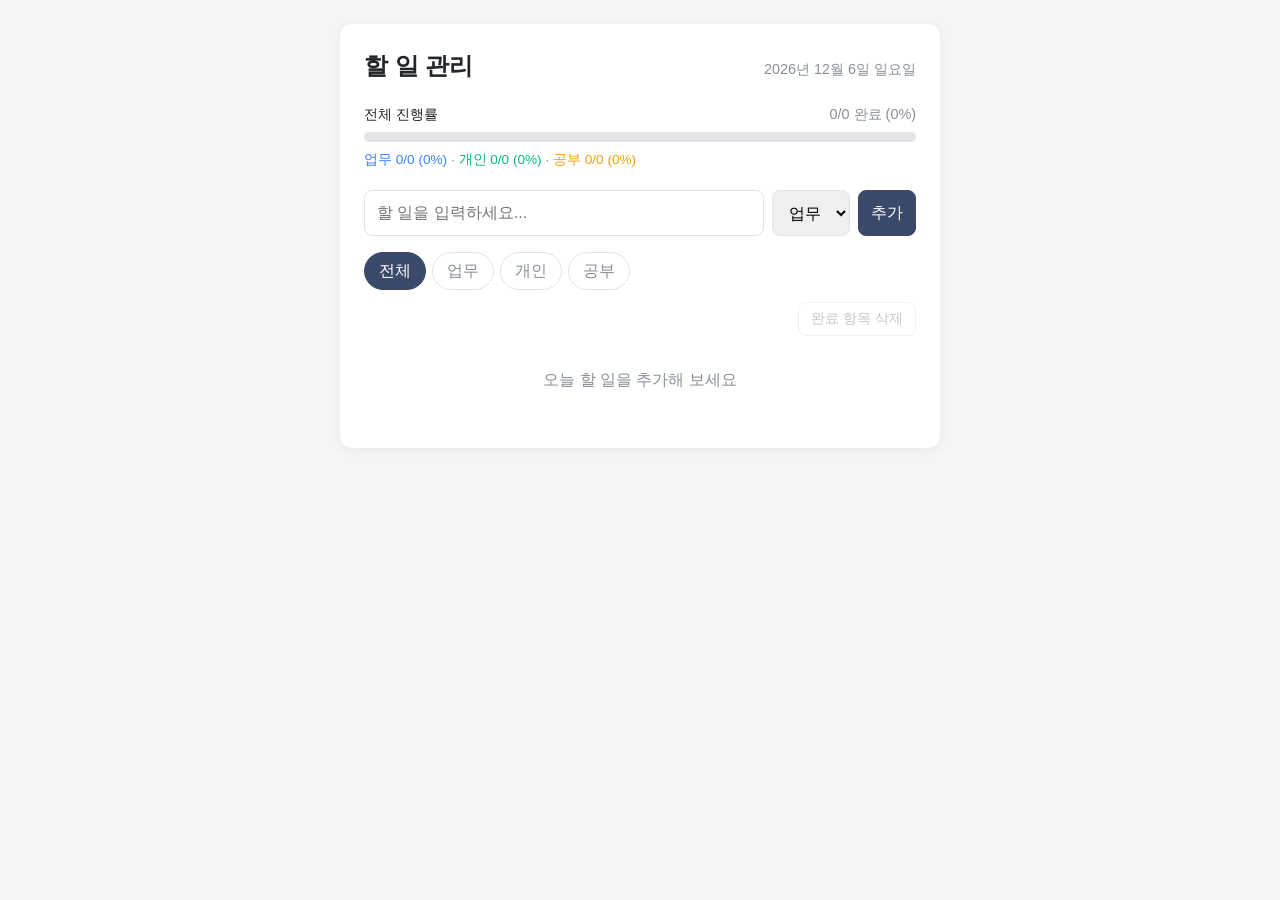
==== index.html @ 8babd7f1 "Add vanilla JS todo app with categories, filters and progress Co-Authored-By: Claude Sonnet 5.5 <nor" ====
<!DOCTYPE html>
<html lang="ko">
<head>
  <meta charset="UTF-8">
  <meta name="viewport" content="width=device-width, initial-scale=1">
  <title>할 일 관리</title>
  <link rel="stylesheet" href="style.css">
</head>
<body>
  <main class="app">
    <header class="app-header">
      <h1>할 일 관리</h1>
      <time id="today" class="today"></time>
    </header>

    <section class="progress" aria-label="진행률">
      <div class="progress-row">
        <span class="progress-label">전체 진행률</span>
        <span id="progress-text" class="progress-text">0 / 0 (0%)</span>
      </div>
      <div id="progress-bar" class="progress-bar" role="progressbar" aria-label="전체 진행률" aria-valuemin="0" aria-valuemax="100" aria-valuenow="0"><div id="progress-fill" class="progress-fill"></div></div>
      <p id="progress-categories" class="progress-categories">
        <span class="cat-work">업무 0/0</span> ·
        <span class="cat-personal">개인 0/0</span> ·
        <span class="cat-study">공부 0/0</span>
      </p>
    </section>

    <form id="todo-form" class="todo-form" autocomplete="off">
      <input id="todo-input" type="text" maxlength="100" placeholder="할 일을 입력하세요..." aria-label="할 일 입력">
      <select id="todo-category" aria-label="카테고리">
        <option value="work">업무</option>
        <option value="personal">개인</option>
        <option value="study">공부</option>
      </select>
      <button type="submit">추가</button>
    </form>

    <nav class="filters" aria-label="카테고리 필터">
      <button type="button" class="filter active" data-filter="all">전체</button>
      <button type="button" class="filter" data-filter="work">업무</button>
      <button type="button" class="filter" data-filter="personal">개인</button>
      <button type="button" class="filter" data-filter="study">공부</button>
    </nav>

    <ul id="todo-list" class="todo-list"></ul>

    <div class="list-footer">
      <button type="button" id="clear-done" class="clear-done" disabled>완료 항목 삭제</button>
    </div>

    <p id="empty-message" class="empty-message">오늘 할 일을 추가해 보세요</p>
  </main>

  <script src="app.js"></script>
</body>
</html>
---- style.css ----
:root {
  --bg: #f4f5f7;
  --card: #ffffff;
  --text: #22252a;
  --muted: #8a8f98;
  --border: #e2e4e8;
  --primary: #3b4a6b;

  --work: #3b82f6;
  --work-bg: #e8f0fe;
  --personal: #10b981;
  --personal-bg: #e3f6ef;
  --study: #f59e0b;
  --study-bg: #fdf1dc;
}

* { box-sizing: border-box; }

body {
  margin: 0;
  padding: 24px 16px;
  background: var(--bg);
  color: var(--text);
  font-family: -apple-system, "Segoe UI", "Malgun Gothic", "Apple SD Gothic Neo", sans-serif;
  line-height: 1.5;
}

.app {
  max-width: 600px;
  margin: 0 auto;
  padding: 24px;
  background: var(--card);
  border-radius: 12px;
  box-shadow: 0 2px 12px rgba(0, 0, 0, 0.06);
}

.app-header {
  display: flex;
  align-items: baseline;
  justify-content: space-between;
  margin-bottom: 20px;
}
.app-header h1 { margin: 0; font-size: 1.5rem; }
.today { color: var(--muted); font-size: 0.9rem; }

.progress { margin-bottom: 20px; }
.progress-row { display: flex; justify-content: space-between; font-size: 0.9rem; margin-bottom: 6px; }
.progress-text { color: var(--muted); }
.progress-bar { height: 10px; background: var(--border); border-radius: 999px; overflow: hidden; }
.progress-fill { width: 0; height: 100%; background: var(--primary); transition: width 0.2s; }
.progress-categories { margin: 8px 0 0; font-size: 0.85rem; color: var(--muted); }
.cat-work { color: var(--work); }
.cat-personal { color: var(--personal); }
.cat-study { color: var(--study); }

.todo-form { display: flex; gap: 8px; margin-bottom: 16px; }
.todo-form input,
.todo-form select,
.todo-form button {
  font: inherit;
  padding: 10px 12px;
  border: 1px solid var(--border);
  border-radius: 8px;
}
.todo-form input { flex: 1; min-width: 0; }
.todo-form input:focus,
.todo-form select:focus { outline: 2px solid var(--primary); outline-offset: -1px; }
.todo-form button {
  background: var(--primary);
  border-color: var(--primary);
  color: #fff;
  cursor: pointer;
}

.filters { display: flex; gap: 6px; margin-bottom: 12px; }
.filter {
  font: inherit;
  padding: 6px 14px;
  border: 1px solid var(--border);
  border-radius: 999px;
  background: var(--card);
  color: var(--muted);
  cursor: pointer;
}
.filter.active { background: var(--primary); border-color: var(--primary); color: #fff; }

.todo-list { list-style: none; margin: 0; padding: 0; }
.todo-list li {
  display: flex;
  align-items: center;
  gap: 10px;
  padding: 10px 4px;
  border-bottom: 1px solid var(--border);
}
.todo-list li.done .todo-text { text-decoration: line-through; color: var(--muted); }
.todo-text { flex: 1; min-width: 0; overflow-wrap: anywhere; }

:focus-visible { outline: 2px solid var(--primary); outline-offset: 2px; }

.badge { font-size: 0.75rem; padding: 2px 8px; border-radius: 999px; }
.badge.work { background: var(--work-bg); color: var(--work); }
.badge.personal { background: var(--personal-bg); color: var(--personal); }
.badge.study { background: var(--study-bg); color: var(--study); }

.delete-btn {
  font: inherit;
  font-size: 0.8rem;
  padding: 4px 10px;
  border: 1px solid var(--border);
  border-radius: 6px;
  background: var(--card);
  color: var(--muted);
  cursor: pointer;
}
.delete-btn:hover { color: #d33; border-color: #d33; }

.todo-check { width: 18px; height: 18px; cursor: pointer; flex-shrink: 0; }
.todo-list li.done .badge { opacity: 0.5; }
.todo-text { cursor: text; }

.edit-btn,
.save-btn,
.cancel-btn {
  font: inherit;
  font-size: 0.8rem;
  padding: 4px 10px;
  border: 1px solid var(--border);
  border-radius: 6px;
  background: var(--card);
  color: var(--muted);
  cursor: pointer;
}
.edit-btn:hover,
.cancel-btn:hover { color: var(--text); border-color: var(--text); }
.save-btn { background: var(--primary); border-color: var(--primary); color: #fff; }

.edit-text,
.edit-category {
  font: inherit;
  padding: 6px 8px;
  border: 1px solid var(--border);
  border-radius: 6px;
}
.edit-text { flex: 1; min-width: 0; }

.list-footer { display: flex; justify-content: flex-end; margin-top: 12px; }
.clear-done {
  font: inherit;
  font-size: 0.85rem;
  padding: 6px 12px;
  border: 1px solid var(--border);
  border-radius: 8px;
  background: var(--card);
  color: var(--muted);
  cursor: pointer;
}
.clear-done:hover:not(:disabled) { color: #d33; border-color: #d33; }
.clear-done:disabled { opacity: 0.5; cursor: default; }

.empty-message[hidden] { display: none; }
.empty-message { text-align: center; color: var(--muted); padding: 32px 0; margin: 0; }

@media (max-width: 480px) {
  .app { padding: 16px; }
  .todo-form { flex-wrap: wrap; }
  .todo-form input { flex-basis: 100%; }
  .todo-form select { flex: 1; }
  .todo-list li.editing { flex-wrap: wrap; }
  .edit-text { flex-basis: 100%; }
}
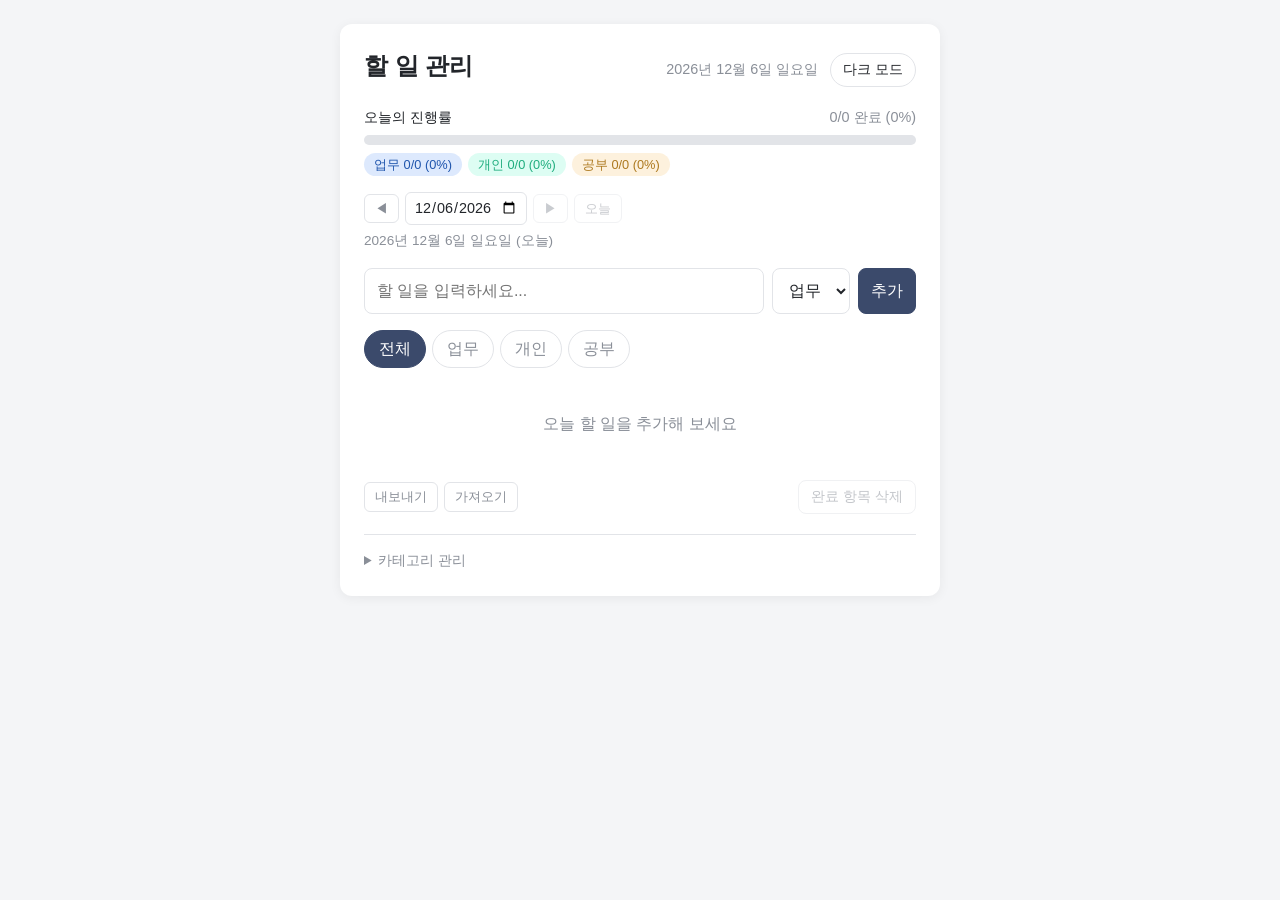
==== commit a2c2c015: "Add v2 features (dates, custom categories, reorder, dark mode, backup) and desktop web_version - Dai" ====
--- a/index.html
+++ b/index.html
@@ -4,52 +4,75 @@
   <meta charset="UTF-8">
   <meta name="viewport" content="width=device-width, initial-scale=1">
   <title>할 일 관리</title>
+  <script>
+    // 첫 화면이 깜빡이지 않도록 저장된 테마를 먼저 적용한다
+    try {
+      var t = localStorage.getItem('theme');
+      if (t === 'dark' || t === 'light') document.documentElement.dataset.theme = t;
+    } catch (e) {}
+  </script>
   <link rel="stylesheet" href="style.css">
 </head>
 <body>
   <main class="app">
     <header class="app-header">
       <h1>할 일 관리</h1>
-      <time id="today" class="today"></time>
+      <div class="header-right">
+        <time id="today" class="today"></time>
+        <button type="button" id="theme-toggle" class="theme-toggle" aria-pressed="false">다크 모드</button>
+      </div>
     </header>
 
     <section class="progress" aria-label="진행률">
       <div class="progress-row">
-        <span class="progress-label">전체 진행률</span>
-        <span id="progress-text" class="progress-text">0 / 0 (0%)</span>
+        <span id="progress-title" class="progress-label">오늘의 진행률</span>
+        <span id="progress-text" class="progress-text">0/0 완료 (0%)</span>
       </div>
-      <div id="progress-bar" class="progress-bar" role="progressbar" aria-label="전체 진행률" aria-valuemin="0" aria-valuemax="100" aria-valuenow="0"><div id="progress-fill" class="progress-fill"></div></div>
-      <p id="progress-categories" class="progress-categories">
-        <span class="cat-work">업무 0/0</span> ·
-        <span class="cat-personal">개인 0/0</span> ·
-        <span class="cat-study">공부 0/0</span>
-      </p>
+      <div id="progress-bar" class="progress-bar" role="progressbar" aria-label="진행률" aria-valuemin="0" aria-valuemax="100" aria-valuenow="0"><div id="progress-fill" class="progress-fill"></div></div>
+      <p id="progress-categories" class="progress-categories"></p>
     </section>
+
+    <div class="date-nav">
+      <button type="button" id="date-prev" class="small-btn" aria-label="이전 날짜">◀</button>
+      <input type="date" id="date-input" aria-label="날짜 선택">
+      <button type="button" id="date-next" class="small-btn" aria-label="다음 날짜">▶</button>
+      <button type="button" id="date-today" class="small-btn">오늘</button>
+      <span id="date-label" class="date-label" aria-live="polite"></span>
+      <button type="button" id="carry-over" class="small-btn carry-over" hidden>미완료 항목 오늘로 가져오기</button>
+    </div>
 
     <form id="todo-form" class="todo-form" autocomplete="off">
       <input id="todo-input" type="text" maxlength="100" placeholder="할 일을 입력하세요..." aria-label="할 일 입력">
-      <select id="todo-category" aria-label="카테고리">
-        <option value="work">업무</option>
-        <option value="personal">개인</option>
-        <option value="study">공부</option>
-      </select>
+      <select id="todo-category" aria-label="카테고리"></select>
       <button type="submit">추가</button>
     </form>
 
     <nav class="filters" aria-label="카테고리 필터">
-      <button type="button" class="filter active" data-filter="all">전체</button>
-      <button type="button" class="filter" data-filter="work">업무</button>
-      <button type="button" class="filter" data-filter="personal">개인</button>
-      <button type="button" class="filter" data-filter="study">공부</button>
+      <div id="filter-list" class="filter-list"></div>
     </nav>
 
     <ul id="todo-list" class="todo-list"></ul>
 
+    <p id="empty-message" class="empty-message">오늘 할 일을 추가해 보세요</p>
+
     <div class="list-footer">
+      <div class="data-actions">
+        <button type="button" id="export-btn" class="small-btn">내보내기</button>
+        <button type="button" id="import-btn" class="small-btn">가져오기</button>
+        <input type="file" id="import-file" accept="application/json,.json" hidden>
+      </div>
       <button type="button" id="clear-done" class="clear-done" disabled>완료 항목 삭제</button>
     </div>
 
-    <p id="empty-message" class="empty-message">오늘 할 일을 추가해 보세요</p>
+    <details id="category-manager" class="category-manager">
+      <summary>카테고리 관리</summary>
+      <ul id="category-list" class="category-list"></ul>
+      <form id="category-form" class="category-form" autocomplete="off">
+        <input id="new-category-name" type="text" maxlength="10" placeholder="새 카테고리 이름" aria-label="새 카테고리 이름">
+        <select id="new-category-color" aria-label="카테고리 색상"></select>
+        <button type="submit">추가</button>
+      </form>
+    </details>
   </main>
 
   <script src="app.js"></script>
--- a/style.css
+++ b/style.css
@@ -5,16 +5,58 @@
   --muted: #8a8f98;
   --border: #e2e4e8;
   --primary: #3b4a6b;
-
-  --work: #3b82f6;
-  --work-bg: #e8f0fe;
-  --personal: #10b981;
-  --personal-bg: #e3f6ef;
-  --study: #f59e0b;
-  --study-bg: #fdf1dc;
+  --hover: #fafbfc;
+  --danger: #d33;
+  --shadow: 0 2px 12px rgba(0, 0, 0, 0.06);
+
+  /* 카테고리 색: 색상(--h)은 카테고리마다 다르고, 채도/명도는 테마마다 다르다 */
+  --cat-fg-s: 70%;
+  --cat-fg-l: 40%;
+  --cat-bg-s: 90%;
+  --cat-bg-l: 93%;
+  color-scheme: light;
+}
+
+/* 다크 모드 색상. 저장된 선택(data-theme)이 없으면 OS 설정을 따른다 */
+:root[data-theme="dark"] {
+  --bg: #14161a;
+  --card: #1e2128;
+  --text: #e6e8eb;
+  --muted: #9aa0aa;
+  --border: #2f343d;
+  --primary: #5b73a8;
+  --hover: #252932;
+  --danger: #ff6b6b;
+  --shadow: 0 2px 12px rgba(0, 0, 0, 0.4);
+
+  --cat-fg-s: 90%;
+  --cat-fg-l: 72%;
+  --cat-bg-s: 45%;
+  --cat-bg-l: 20%;
+  color-scheme: dark;
+}
+@media (prefers-color-scheme: dark) {
+  :root:not([data-theme="light"]) {
+    --bg: #14161a;
+    --card: #1e2128;
+    --text: #e6e8eb;
+    --muted: #9aa0aa;
+    --border: #2f343d;
+    --primary: #5b73a8;
+    --hover: #252932;
+    --danger: #ff6b6b;
+    --shadow: 0 2px 12px rgba(0, 0, 0, 0.4);
+
+    --cat-fg-s: 90%;
+    --cat-fg-l: 72%;
+    --cat-bg-s: 45%;
+    --cat-bg-l: 20%;
+    color-scheme: dark;
+  }
 }
 
 * { box-sizing: border-box; }
+[hidden] { display: none !important; }
 
 body {
   margin: 0;
@@ -31,28 +73,95 @@
   padding: 24px;
   background: var(--card);
   border-radius: 12px;
-  box-shadow: 0 2px 12px rgba(0, 0, 0, 0.06);
+  box-shadow: var(--shadow);
 }
 
 .app-header {
   display: flex;
   align-items: baseline;
   justify-content: space-between;
+  gap: 8px 12px;
+  flex-wrap: wrap;
   margin-bottom: 20px;
 }
 .app-header h1 { margin: 0; font-size: 1.5rem; }
 .today { color: var(--muted); font-size: 0.9rem; }
-
-.progress { margin-bottom: 20px; }
+.header-right { display: flex; align-items: center; gap: 12px; flex-wrap: wrap; }
+.theme-toggle {
+  font: inherit;
+  font-size: 0.85rem;
+  padding: 6px 12px;
+  border: 1px solid var(--border);
+  border-radius: 999px;
+  background: var(--card);
+  color: var(--text);
+  cursor: pointer;
+}
+.theme-toggle:hover { border-color: var(--text); }
+
+/* 카테고리 색 (배지, 진행률 칩) */
+.badge,
+.cat-chip {
+  color: hsl(var(--h, 0) var(--cat-fg-s) var(--cat-fg-l));
+  background: hsl(var(--h, 0) var(--cat-bg-s) var(--cat-bg-l));
+}
+
+/* 공통 작은 버튼 */
+.small-btn,
+.edit-btn,
+.save-btn,
+.cancel-btn,
+.delete-btn,
+.cat-rename,
+.cat-delete {
+  font: inherit;
+  font-size: 0.8rem;
+  padding: 4px 10px;
+  border: 1px solid var(--border);
+  border-radius: 6px;
+  background: var(--card);
+  color: var(--muted);
+  cursor: pointer;
+}
+.small-btn:hover:not(:disabled),
+.edit-btn:hover,
+.cancel-btn:hover,
+.cat-rename:hover { color: var(--text); border-color: var(--text); }
+.delete-btn:hover,
+.cat-delete:hover { color: var(--danger); border-color: var(--danger); }
+.small-btn:disabled { opacity: 0.45; cursor: default; }
+.save-btn { background: var(--primary); border-color: var(--primary); color: #fff; }
+
+/* 진행률 */
+.progress { margin-bottom: 16px; }
 .progress-row { display: flex; justify-content: space-between; font-size: 0.9rem; margin-bottom: 6px; }
 .progress-text { color: var(--muted); }
 .progress-bar { height: 10px; background: var(--border); border-radius: 999px; overflow: hidden; }
 .progress-fill { width: 0; height: 100%; background: var(--primary); transition: width 0.2s; }
-.progress-categories { margin: 8px 0 0; font-size: 0.85rem; color: var(--muted); }
-.cat-work { color: var(--work); }
-.cat-personal { color: var(--personal); }
-.cat-study { color: var(--study); }
-
+.progress-categories { margin: 8px 0 0; display: flex; flex-wrap: wrap; gap: 6px; font-size: 0.8rem; }
+.cat-chip { padding: 2px 10px; border-radius: 999px; }
+
+/* 날짜 이동 */
+.date-nav {
+  display: flex;
+  align-items: center;
+  gap: 6px;
+  flex-wrap: wrap;
+  margin-bottom: 16px;
+}
+.date-nav input[type="date"] {
+  font: inherit;
+  font-size: 0.9rem;
+  padding: 4px 8px;
+  border: 1px solid var(--border);
+  border-radius: 6px;
+  background: var(--card);
+  color: var(--text);
+}
+.date-label { flex-basis: 100%; color: var(--muted); font-size: 0.85rem; }
+.carry-over { margin-left: auto; }
+
+/* 입력 */
 .todo-form { display: flex; gap: 8px; margin-bottom: 16px; }
 .todo-form input,
 .todo-form select,
@@ -62,9 +171,14 @@
   border: 1px solid var(--border);
   border-radius: 8px;
 }
+.todo-form input,
+.todo-form select,
+.edit-text,
+.edit-category {
+  background: var(--card);
+  color: var(--text);
+}
 .todo-form input { flex: 1; min-width: 0; }
-.todo-form input:focus,
-.todo-form select:focus { outline: 2px solid var(--primary); outline-offset: -1px; }
 .todo-form button {
   background: var(--primary);
   border-color: var(--primary);
@@ -72,7 +186,9 @@
   cursor: pointer;
 }
 
-.filters { display: flex; gap: 6px; margin-bottom: 12px; }
+/* 필터 탭 */
+.filters { margin-bottom: 12px; }
+.filter-list { display: flex; flex-wrap: wrap; gap: 6px; }
 .filter {
   font: inherit;
   padding: 6px 14px;
@@ -82,57 +198,43 @@
   color: var(--muted);
   cursor: pointer;
 }
+.filter:hover:not(.active) { color: var(--text); border-color: var(--text); }
 .filter.active { background: var(--primary); border-color: var(--primary); color: #fff; }
 
+/* 목록 */
 .todo-list { list-style: none; margin: 0; padding: 0; }
 .todo-list li {
   display: flex;
   align-items: center;
-  gap: 10px;
+  gap: 8px;
   padding: 10px 4px;
   border-bottom: 1px solid var(--border);
 }
+.todo-list li:hover { background: var(--hover); }
 .todo-list li.done .todo-text { text-decoration: line-through; color: var(--muted); }
-.todo-text { flex: 1; min-width: 0; overflow-wrap: anywhere; }
-
-:focus-visible { outline: 2px solid var(--primary); outline-offset: 2px; }
-
-.badge { font-size: 0.75rem; padding: 2px 8px; border-radius: 999px; }
-.badge.work { background: var(--work-bg); color: var(--work); }
-.badge.personal { background: var(--personal-bg); color: var(--personal); }
-.badge.study { background: var(--study-bg); color: var(--study); }
-
-.delete-btn {
-  font: inherit;
-  font-size: 0.8rem;
-  padding: 4px 10px;
-  border: 1px solid var(--border);
-  border-radius: 6px;
-  background: var(--card);
+.todo-list li.done .badge { opacity: 0.5; }
+.todo-text { flex: 1; min-width: 0; overflow-wrap: anywhere; cursor: text; }
+.todo-check { width: 18px; height: 18px; cursor: pointer; flex-shrink: 0; }
+
+.badge { font-size: 0.75rem; padding: 2px 8px; border-radius: 999px; white-space: nowrap; }
+
+/* 순서 변경 */
+.drag-handle {
+  font: inherit;
+  font-size: 0.9rem;
+  line-height: 1;
+  padding: 6px 2px;
+  border: 0;
+  background: none;
   color: var(--muted);
-  cursor: pointer;
-}
-.delete-btn:hover { color: #d33; border-color: #d33; }
-
-.todo-check { width: 18px; height: 18px; cursor: pointer; flex-shrink: 0; }
-.todo-list li.done .badge { opacity: 0.5; }
-.todo-text { cursor: text; }
-
-.edit-btn,
-.save-btn,
-.cancel-btn {
-  font: inherit;
-  font-size: 0.8rem;
-  padding: 4px 10px;
-  border: 1px solid var(--border);
-  border-radius: 6px;
-  background: var(--card);
-  color: var(--muted);
-  cursor: pointer;
-}
-.edit-btn:hover,
-.cancel-btn:hover { color: var(--text); border-color: var(--text); }
-.save-btn { background: var(--primary); border-color: var(--primary); color: #fff; }
+  cursor: grab;
+  letter-spacing: -2px;
+  flex-shrink: 0;
+}
+.drag-handle:hover { color: var(--text); }
+.todo-list li.dragging { opacity: 0.4; }
+.todo-list li.drop-before { box-shadow: inset 0 3px 0 var(--primary); }
+.todo-list li.drop-after { box-shadow: inset 0 -3px 0 var(--primary); }
 
 .edit-text,
 .edit-category {
@@ -143,7 +245,15 @@
 }
 .edit-text { flex: 1; min-width: 0; }
 
-.list-footer { display: flex; justify-content: flex-end; margin-top: 12px; }
+.list-footer {
+  display: flex;
+  align-items: center;
+  justify-content: space-between;
+  gap: 8px;
+  flex-wrap: wrap;
+  margin-top: 12px;
+}
+.data-actions { display: flex; gap: 6px; }
 .clear-done {
   font: inherit;
   font-size: 0.85rem;
@@ -154,11 +264,41 @@
   color: var(--muted);
   cursor: pointer;
 }
-.clear-done:hover:not(:disabled) { color: #d33; border-color: #d33; }
+.clear-done:hover:not(:disabled) { color: var(--danger); border-color: var(--danger); }
 .clear-done:disabled { opacity: 0.5; cursor: default; }
 
-.empty-message[hidden] { display: none; }
 .empty-message { text-align: center; color: var(--muted); padding: 32px 0; margin: 0; }
+
+/* 카테고리 관리 */
+.category-manager { margin-top: 20px; padding-top: 16px; border-top: 1px solid var(--border); }
+.category-manager summary { cursor: pointer; font-size: 0.85rem; color: var(--muted); }
+.category-manager[open] summary { margin-bottom: 12px; }
+.category-list { list-style: none; margin: 0 0 12px; padding: 0; }
+.category-list li {
+  display: flex;
+  align-items: center;
+  gap: 6px;
+  padding: 6px 0;
+  border-bottom: 1px solid var(--border);
+}
+.spacer { flex: 1; }
+.category-form { display: flex; gap: 6px; flex-wrap: wrap; }
+.category-form input,
+.category-form select,
+.category-form button {
+  font: inherit;
+  font-size: 0.9rem;
+  padding: 8px 10px;
+  border: 1px solid var(--border);
+  border-radius: 8px;
+}
+.category-form input { flex: 1 1 120px; min-width: 0; }
+.category-form input,
+.category-form select { background: var(--card); color: var(--text); }
+.category-form button { background: var(--primary); border-color: var(--primary); color: #fff; cursor: pointer; }
+.category-form button:disabled { opacity: 0.5; cursor: default; }
+
+:focus-visible { outline: 2px solid var(--primary); outline-offset: 2px; }
 
 @media (max-width: 480px) {
   .app { padding: 16px; }
@@ -167,4 +307,5 @@
   .todo-form select { flex: 1; }
   .todo-list li.editing { flex-wrap: wrap; }
   .edit-text { flex-basis: 100%; }
-}
+  .carry-over { margin-left: 0; }
+}
